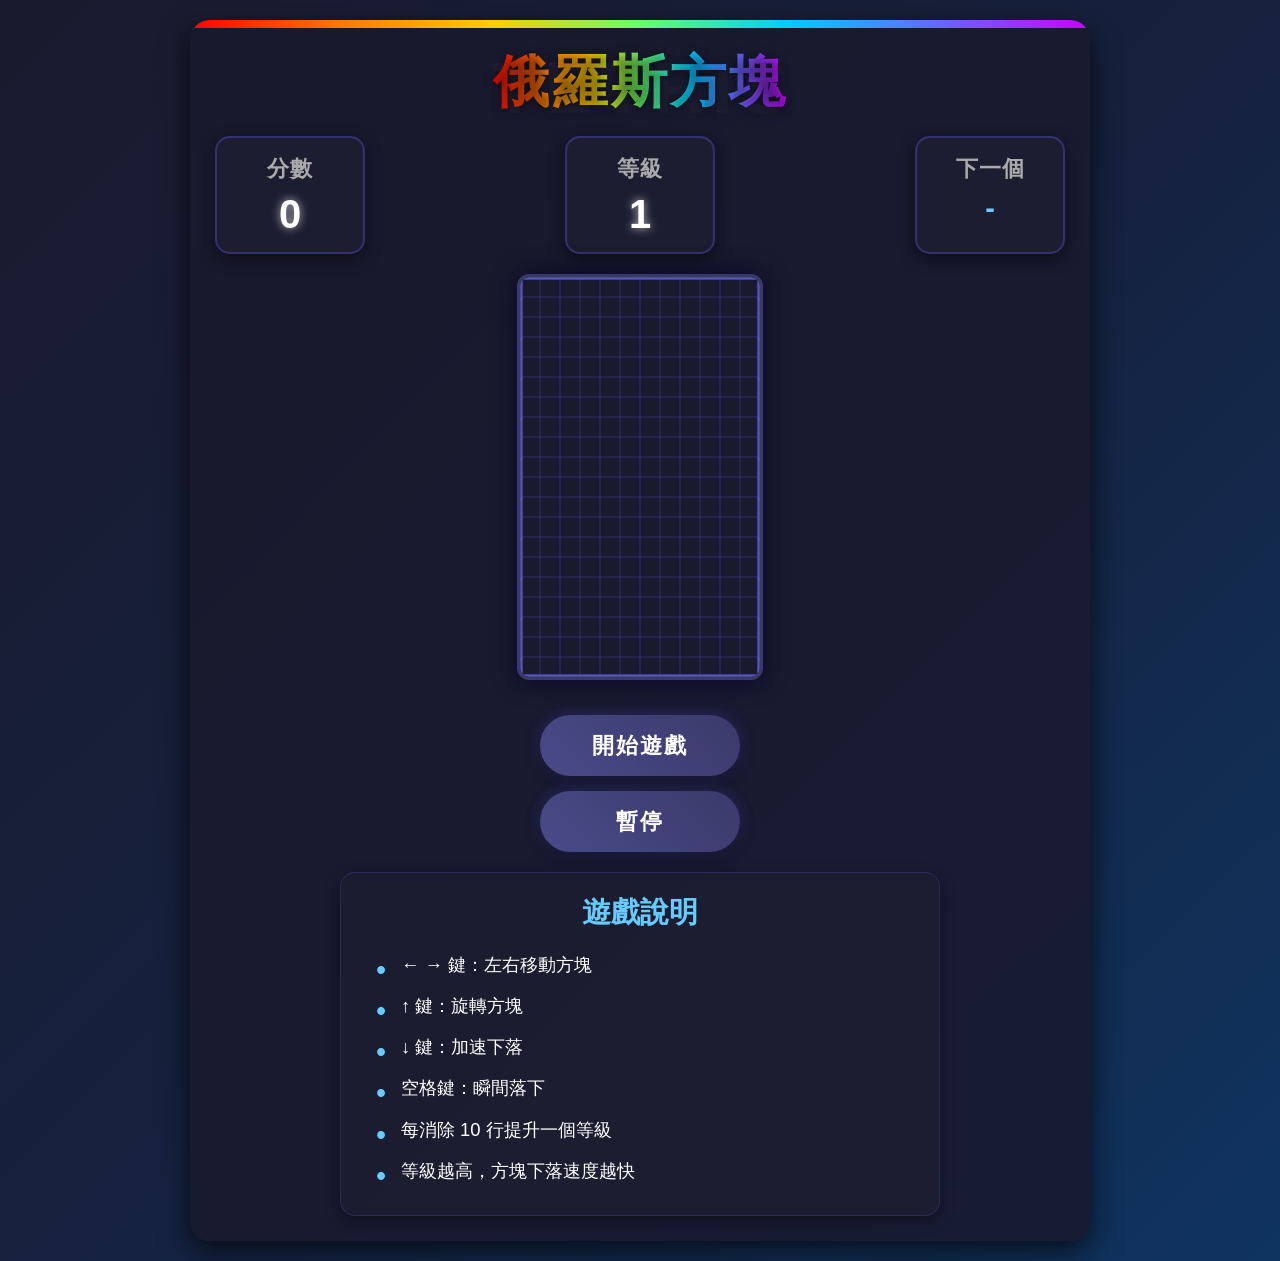
==== block.html @ 7c25e3c8 "block game" ====
<!DOCTYPE html>
<html lang="zh-TW">
<head>
    <meta charset="UTF-8">
    <meta name="viewport" content="width=device-width, initial-scale=1.0">
    <title>俄羅斯方塊遊戲</title>
    <style>
        * {
            margin: 0;
            padding: 0;
            box-sizing: border-box;
        }
        
        body {
            font-family: 'Segoe UI', Tahoma, Geneva, Verdana, sans-serif;
            background: linear-gradient(135deg, #1a1a2e, #16213e, #0f3460);
            color: #fff;
            display: flex;
            justify-content: center;
            align-items: center;
            min-height: 100vh;
            padding: 20px;
        }
        
        .game-container {
            display: flex;
            flex-direction: column;
            align-items: center;
            max-width: 900px;
            width: 100%;
            background: rgba(25, 25, 45, 0.85);
            border-radius: 20px;
            box-shadow: 0 10px 30px rgba(0, 0, 0, 0.7);
            padding: 25px;
            position: relative;
            overflow: hidden;
        }
        
        .game-container::before {
            content: '';
            position: absolute;
            top: 0;
            left: 0;
            right: 0;
            height: 8px;
            background: linear-gradient(90deg, #ff0000, #ff7700, #ffcc00, #66ff66, #00ccff, #6666ff, #cc00ff);
            border-radius: 8px 8px 0 0;
        }
        
        h1 {
            font-size: 3.5rem;
            margin-bottom: 15px;
            text-align: center;
            background: linear-gradient(90deg, #ff0000, #ff7700, #ffcc00, #66ff66, #00ccff, #6666ff, #cc00ff);
            -webkit-background-clip: text;
            background-clip: text;
            color: transparent;
            text-shadow: 0 2px 10px rgba(0, 0, 0, 0.5);
            letter-spacing: 3px;
            position: relative;
        }
        
        h1::after {
            content: 'TETRIS';
            position: absolute;
            top: 0;
            left: 0;
            width: 100%;
            height: 100%;
            color: rgba(255, 255, 255, 0.15);
            font-size: 4.5rem;
            z-index: -1;
            text-align: center;
            line-height: 1.2;
            letter-spacing: 8px;
            text-transform: uppercase;
        }
        
        .game-header {
            display: flex;
            justify-content: space-between;
            width: 100%;
            margin-bottom: 20px;
            flex-wrap: wrap;
            gap: 15px;
        }
        
        .score-container, .level-container, .next-container {
            background: rgba(30, 30, 50, 0.9);
            border-radius: 15px;
            padding: 15px;
            min-width: 150px;
            text-align: center;
            box-shadow: 0 5px 15px rgba(0, 0, 0, 0.5);
            border: 2px solid rgba(100, 100, 255, 0.3);
        }
        
        .score-container h2, .level-container h2, .next-container h2 {
            font-size: 1.4rem;
            margin-bottom: 8px;
            color: #aaa;
            letter-spacing: 1px;
        }
        
        .score-value, .level-value {
            font-size: 2.5rem;
            font-weight: bold;
            color: #fff;
            margin-top: 5px;
            text-shadow: 0 0 10px rgba(255, 255, 255, 0.7);
        }
        
        .next-value {
            font-size: 1.8rem;
            font-weight: bold;
            color: #66ccff;
            margin-top: 5px;
        }
        
        .game-board {
            position: relative;
            background: rgba(20, 20, 40, 0.95);
            border-radius: 12px;
            box-shadow: 0 0 25px rgba(0, 0, 30, 0.8),
                        inset 0 0 15px rgba(100, 100, 255, 0.3);
            overflow: hidden;
            margin-bottom: 20px;
            border: 3px solid #3a3a6a;
        }
        
        canvas {
            display: block;
            background: rgba(15, 15, 30, 0.97);
        }
        
        .controls {
            display: flex;
            flex-direction: column;
            align-items: center;
            margin-top: 15px;
            width: 100%;
            gap: 15px;
        }
        
        .btn {
            background: linear-gradient(45deg, #4a4a8a, #3a3a6a);
            color: white;
            border: none;
            padding: 15px 45px;
            font-size: 1.4rem;
            border-radius: 50px;
            cursor: pointer;
            transition: all 0.3s ease;
            box-shadow: 0 5px 15px rgba(0, 0, 0, 0.4),
                        0 0 15px rgba(100, 100, 255, 0.3);
            letter-spacing: 2px;
            font-weight: bold;
            min-width: 200px;
            position: relative;
            overflow: hidden;
        }
        
        .btn:hover {
            transform: translateY(-2px);
            box-shadow: 0 7px 20px rgba(0, 0, 0, 0.5),
                        0 0 20px rgba(120, 120, 255, 0.4);
            background: linear-gradient(45deg, #5a5a9a, #4a4a7a);
        }
        
        .btn:active {
            transform: translateY(1px);
            box-shadow: 0 3px 10px rgba(0, 0, 0, 0.4);
        }
        
        .btn::after {
            content: '';
            position: absolute;
            top: -50%;
            left: -50%;
            width: 200%;
            height: 200%;
            background: radial-gradient(circle, rgba(255,255,255,0.3) 0%, rgba(255,255,255,0) 70%);
            transform: scale(0);
            transition: transform 0.5s ease;
            z-index: 0;
        }
        
        .btn:hover::after {
            transform: scale(1);
        }
        
        .btn span {
            position: relative;
            z-index: 1;
        }
        
        .instructions {
            background: rgba(30, 30, 50, 0.85);
            border-radius: 15px;
            padding: 20px;
            margin-top: 20px;
            width: 100%;
            max-width: 600px;
            box-shadow: 0 5px 15px rgba(0, 0, 0, 0.4);
            border: 1px solid rgba(100, 100, 255, 0.2);
        }
        
        .instructions h3 {
            text-align: center;
            margin-bottom: 15px;
            color: #66ccff;
            font-size: 1.8rem;
        }
        
        .instructions ul {
            list-style-type: none;
            line-height: 1.8;
            font-size: 1.15rem;
            padding-left: 15px;
        }
        
        .instructions li {
            margin-bottom: 8px;
            padding-left: 25px;
            position: relative;
        }
        
        .instructions li::before {
            content: '•';
            color: #66ccff;
            font-size: 1.8rem;
            position: absolute;
            left: 0;
            top: -3px;
        }
        
        .game-over {
            position: absolute;
            top: 0;
            left: 0;
            width: 100%;
            height: 100%;
            background: rgba(0, 0, 0, 0.85);
            display: flex;
            flex-direction: column;
            justify-content: center;
            align-items: center;
            z-index: 100;
            border-radius: 20px;
            display: none;
        }
        
        .game-over h2 {
            font-size: 4rem;
            color: #ff4444;
            margin-bottom: 30px;
            text-shadow: 0 0 15px rgba(255, 68, 68, 0.7);
            letter-spacing: 3px;
        }
        
        .game-over p {
            font-size: 2.2rem;
            margin-bottom: 40px;
            color: #ffcc00;
            text-shadow: 0 0 10px rgba(255, 204, 0, 0.7);
        }
        
        @media (max-width: 768px) {
            .game-container {
                padding: 15px;
            }
            
            h1 {
                font-size: 2.8rem;
            }
            
            .game-header {
                flex-direction: column;
                align-items: center;
            }
            
            .score-container, .level-container, .next-container {
                min-width: 100%;
                margin-bottom: 15px;
            }
            
            .btn {
                padding: 12px 35px;
                font-size: 1.2rem;
                min-width: 180px;
            }
            
            .instructions {
                padding: 15px;
                margin-top: 15px;
            }
            
            .instructions h3 {
                font-size: 1.5rem;
            }
            
            .instructions ul {
                font-size: 1rem;
            }
        }
    </style>
</head>
<body>
    <div class="game-container">
        <h1>俄羅斯方塊</h1>
        
        <div class="game-header">
            <div class="score-container">
                <h2>分數</h2>
                <div class="score-value" id="score">0</div>
            </div>
            <div class="level-container">
                <h2>等級</h2>
                <div class="level-value" id="level">1</div>
            </div>
            <div class="next-container">
                <h2>下一個</h2>
                <div class="next-value" id="next">-</div>
            </div>
        </div>
        
        <div class="game-board">
            <canvas id="tetris" width="240" height="400"></canvas>
            <div class="game-over" id="game-over">
                <h2>遊戲結束</h2>
                <p>分數: <span id="final-score">0</span></p>
                <button class="btn" id="restart-btn"><span>重新開始</span></button>
            </div>
        </div>
        
        <div class="controls">
            <button class="btn" id="start-btn"><span>開始遊戲</span></button>
            <button class="btn" id="pause-btn"><span>暫停</span></button>
        </div>
        
        <div class="instructions">
            <h3>遊戲說明</h3>
            <ul>
                <li>← → 鍵：左右移動方塊</li>
                <li>↑ 鍵：旋轉方塊</li>
                <li>↓ 鍵：加速下落</li>
                <li>空格鍵：瞬間落下</li>
                <li>每消除 10 行提升一個等級</li>
                <li>等級越高，方塊下落速度越快</li>
            </ul>
        </div>
    </div>

    <script>
        document.addEventListener('DOMContentLoaded', () => {
            // 獲取 DOM 元素
            const canvas = document.getElementById('tetris');
            const ctx = canvas.getContext('2d');
            const scoreElement = document.getElementById('score');
            const levelElement = document.getElementById('level');
            const nextElement = document.getElementById('next');
            const startBtn = document.getElementById('start-btn');
            const pauseBtn = document.getElementById('pause-btn');
            const restartBtn = document.getElementById('restart-btn');
            const gameOverScreen = document.getElementById('game-over');
            const finalScoreElement = document.getElementById('final-score');
            
            // 設置方塊大小和遊戲區域
            const BLOCK_SIZE = 20;
            const BOARD_WIDTH = 12;
            const BOARD_HEIGHT = 20;
            const COLORS = [
                null,
                '#FF0D72', // T
                '#0DC2FF', // I
                '#0DFF72', // J
                '#F538FF', // L
                '#FF8E0D', // O
                '#FFE138', // S
                '#3877FF'  // Z
            ];
            
            // 定義七種方塊形狀
            const SHAPES = [
                null,
                // T
                [
                    [0, 1, 0],
                    [1, 1, 1],
                    [0, 0, 0]
                ],
                // I
                [
                    [0, 0, 0, 0],
                    [1, 1, 1, 1],
                    [0, 0, 0, 0],
                    [0, 0, 0, 0]
                ],
                // J
                [
                    [1, 0, 0],
                    [1, 1, 1],
                    [0, 0, 0]
                ],
                // L
                [
                    [0, 0, 1],
                    [1, 1, 1],
                    [0, 0, 0]
                ],
                // O
                [
                    [1, 1],
                    [1, 1]
                ],
                // S
                [
                    [0, 1, 1],
                    [1, 1, 0],
                    [0, 0, 0]
                ],
                // Z
                [
                    [1, 1, 0],
                    [0, 1, 1],
                    [0, 0, 0]
                ]
            ];
            
            // 遊戲狀態
            let board = createBoard();
            let piece = null;
            let nextPiece = null;
            let score = 0;
            let level = 1;
            let gameOver = false;
            let isPaused = false;
            let dropCounter = 0;
            let dropInterval = 1000; // 初始下落速度 (ms)
            let lastTime = 0;
            let requestId = null;
            
            // 創建空白遊戲區域
            function createBoard() {
                const board = [];
                for (let y = 0; y < BOARD_HEIGHT; y++) {
                    const row = [];
                    for (let x = 0; x < BOARD_WIDTH; x++) {
                        row.push(0);
                    }
                    board.push(row);
                }
                return board;
            }
            
            // 生成隨機方塊
            function createPiece() {
                const pieceType = Math.floor(Math.random() * 7) + 1;
                const piece = {
                    type: pieceType,
                    shape: SHAPES[pieceType],
                    color: COLORS[pieceType],
                    pos: {
                        x: Math.floor(BOARD_WIDTH / 2) - Math.floor(SHAPES[pieceType][0].length / 2),
                        y: 0
                    }
                };
                
                // 更新下一個方塊顯示
                if (nextPiece) {
                    piece = nextPiece;
                }
                
                // 生成下一個方塊
                const nextType = Math.floor(Math.random() * 7) + 1;
                nextPiece = {
                    type: nextType,
                    shape: SHAPES[nextType],
                    color: COLORS[nextType],
                    pos: {
                        x: Math.floor(BOARD_WIDTH / 2) - Math.floor(SHAPES[nextType][0].length / 2),
                        y: 0
                    }
                };
                
                // 更新下一個方塊顯示
                updateNextPieceDisplay();
                
                return piece;
            }
            
            // 更新下一個方塊顯示
            function updateNextPieceDisplay() {
                if (nextPiece) {
                    const pieceNames = ['-', 'T', 'I', 'J', 'L', 'O', 'S', 'Z'];
                    nextElement.textContent = pieceNames[nextPiece.type];
                }
            }
            
            // 繪製方塊
            function drawBlock(x, y, color, ctx) {
                ctx.fillStyle = color;
                ctx.fillRect(x * BLOCK_SIZE, y * BLOCK_SIZE, BLOCK_SIZE, BLOCK_SIZE);
                ctx.strokeStyle = '#111';
                ctx.lineWidth = 1;
                ctx.strokeRect(x * BLOCK_SIZE, y * BLOCK_SIZE, BLOCK_SIZE, BLOCK_SIZE);
                
                // 繪製高光效果
                ctx.fillStyle = 'rgba(255, 255, 255, 0.3)';
                ctx.fillRect(x * BLOCK_SIZE, y * BLOCK_SIZE, BLOCK_SIZE / 2, BLOCK_SIZE / 2);
            }
            
            // 繪製遊戲區域
            function drawBoard() {
                // 清除畫布
                ctx.clearRect(0, 0, canvas.width, canvas.height);
                
                // 繪製背景網格
                ctx.fillStyle = '#1a1a2e';
                ctx.fillRect(0, 0, canvas.width, canvas.height);
                
                // 繪製網格線
                ctx.strokeStyle = 'rgba(100, 100, 255, 0.15)';
                ctx.lineWidth = 1;
                for (let x = 0; x < BOARD_WIDTH; x++) {
                    for (let y = 0; y < BOARD_HEIGHT; y++) {
                        ctx.strokeRect(x * BLOCK_SIZE, y * BLOCK_SIZE, BLOCK_SIZE, BLOCK_SIZE);
                    }
                }
                
                // 繪製已固定的方塊
                board.forEach((row, y) => {
                    row.forEach((value, x) => {
                        if (value !== 0) {
                            drawBlock(x, y, COLORS[value], ctx);
                        }
                    });
                });
                
                // 繪製當前方塊
                if (piece) {
                    piece.shape.forEach((row, y) => {
                        row.forEach((value, x) => {
                            if (value !== 0) {
                                drawBlock(
                                    piece.pos.x + x,
                                    piece.pos.y + y,
                                    piece.color,
                                    ctx
                                );
                            }
                        });
                    });
                }
                
                // 繪製邊框
                ctx.strokeStyle = '#4a4a8a';
                ctx.lineWidth = 4;
                ctx.strokeRect(0, 0, canvas.width, canvas.height);
                
                // 繪製半透明邊框效果
                ctx.strokeStyle = 'rgba(100, 100, 255, 0.5)';
                ctx.lineWidth = 2;
                ctx.strokeRect(2, 2, canvas.width - 4, canvas.height - 4);
            }
            
            // 檢查碰撞
            function collide() {
                const shape = piece.shape;
                for (let y = 0; y < shape.length; y++) {
                    for (let x = 0; x < shape[y].length; x++) {
                        if (shape[y][x] !== 0 &&
                            (board[y + piece.pos.y] === undefined ||
                             board[y + piece.pos.y][x + piece.pos.x] === undefined ||
                             board[y + piece.pos.y][x + piece.pos.x] !== 0)) {
                            return true;
                        }
                    }
                }
                return false;
            }
            
            // 固定方塊
            function solidifyPiece() {
                piece.shape.forEach((row, y) => {
                    row.forEach((value, x) => {
                        if (value !== 0) {
                            board[y + piece.pos.y][x + piece.pos.x] = piece.type;
                        }
                    });
                });
                
                // 檢查是否有可消除的行
                let linesCleared = 0;
                for (let y = BOARD_HEIGHT - 1; y >= 0; y--) {
                    if (board[y].every(cell => cell !== 0)) {
                        // 移除該行
                        board.splice(y, 1);
                        // 在頂部添加新行
                        board.unshift(new Array(BOARD_WIDTH).fill(0));
                        linesCleared++;
                        y++; // 重新檢查當前行
                    }
                }
                
                // 更新分數
                if (linesCleared > 0) {
                    // 根據消除的行數和當前等級計算分數
                    const points = [0, 40, 100, 300, 1200][linesCleared] * level;
                    score += points;
                    scoreElement.textContent = score;
                    
                    // 檢查是否升級
                    const linesForLevel = level * 10;
                    if (score >= linesForLevel * 100) {
                        level++;
                        levelElement.textContent = level;
                        // 增加速度
                        dropInterval = Math.max(100, 1000 - (level - 1) * 100);
                    }
                }
                
                // 生成新方塊
                piece = createPiece();
                
                // 檢查遊戲是否結束
                if (collide()) {
                    gameOver = true;
                    cancelAnimationFrame(requestId);
                    finalScoreElement.textContent = score;
                    gameOverScreen.style.display = 'flex';
                }
            }
            
            // 移動方塊
            function movePiece(dir) {
                piece.pos.x += dir;
                if (collide()) {
                    piece.pos.x -= dir;
                }
            }
            
            // 旋轉方塊
            function rotatePiece() {
                const originalShape = piece.shape;
                // 轉置矩陣
                const rotated = piece.shape[0].map((_, i) => 
                    piece.shape.map(row => row[i])
                );
                // 反轉每一行
                piece.shape = rotated.map(row => row.reverse());
                
                // 如果旋轉後碰撞，嘗試調整位置
                if (collide()) {
                    // 嘗試向左或向右移動
                    const originalX = piece.pos.x;
                    piece.pos.x = originalX - 1;
                    if (collide()) {
                        piece.pos.x = originalX + 1;
                        if (collide()) {
                            piece.pos.x = originalX;
                            piece.shape = originalShape; // 還原形狀
                        }
                    }
                }
            }
            
            // 下落方塊
            function dropPiece() {
                piece.pos.y++;
                if (collide()) {
                    piece.pos.y--;
                    solidifyPiece();
                }
                dropCounter = 0;
            }
            
            // 瞬間落下
            function hardDrop() {
                while (!collide()) {
                    piece.pos.y++;
                }
                piece.pos.y--;
                solidifyPiece();
                dropCounter = 0;
            }
            
            // 遊戲循環
            function update(time = 0) {
                if (!lastTime) lastTime = time;
                const deltaTime = time - lastTime;
                lastTime = time;
                
                if (!isPaused && !gameOver) {
                    dropCounter += deltaTime;
                    if (dropCounter > dropInterval) {
                        dropPiece();
                    }
                }
                
                drawBoard();
                requestId = requestAnimationFrame(update);
            }
            
            // 鍵盤控制
            document.addEventListener('keydown', event => {
                if (gameOver || isPaused) return;
                
                switch (event.key) {
                    case 'ArrowLeft':
                        movePiece(-1);
                        break;
                    case 'ArrowRight':
                        movePiece(1);
                        break;
                    case 'ArrowDown':
                        dropPiece();
                        break;
                    case 'ArrowUp':
                        rotatePiece();
                        break;
                    case ' ':
                        hardDrop();
                        break;
                }
            });
            
            // 按鈕控制
            startBtn.addEventListener('click', () => {
                if (gameOver) {
                    resetGame();
                }
                if (!piece) {
                    piece = createPiece();
                    updateNextPieceDisplay();
                }
                gameOver = false;
                isPaused = false;
                pauseBtn.textContent = '暫停';
                gameOverScreen.style.display = 'none';
                if (!requestId) {
                    lastTime = 0;
                    update();
                }
            });
            
            pauseBtn.addEventListener('click', () => {
                if (gameOver) return;
                isPaused = !isPaused;
                pauseBtn.textContent = isPaused ? '繼續' : '暫停';
            });
            
            restartBtn.addEventListener('click', resetGame);
            
            // 重置遊戲
            function resetGame() {
                cancelAnimationFrame(requestId);
                requestId = null;
                board = createBoard();
                score = 0;
                level = 1;
                dropInterval = 1000;
                scoreElement.textContent = '0';
                levelElement.textContent = '1';
                gameOver = false;
                isPaused = false;
                dropCounter = 0;
                piece = null;
                nextPiece = null;
                gameOverScreen.style.display = 'none';
                pauseBtn.textContent = '暫停';
                drawBoard();
            }
            
            // 初始繪製
            drawBoard();
            
            // 添加移動設備支持
            let touchStartX = 0;
            let touchEndX = 0;
            
            canvas.addEventListener('touchstart', e => {
                touchStartX = e.touches[0].clientX;
                e.preventDefault();
            }, { passive: false });
            
            canvas.addEventListener('touchend', e => {
                touchEndX = e.changedTouches[0].clientX;
                handleSwipe();
                e.preventDefault();
            }, { passive: false });
            
            function handleSwipe() {
                const diff = touchEndX - touchStartX;
                if (diff > 50 && !gameOver && !isPaused) {
                    // 向右滑動
                    movePiece(1);
                } else if (diff < -50 && !gameOver && !isPaused) {
                    // 向左滑動
                    movePiece(-1);
                }
            }
            
            // 雙擊旋轉
            canvas.addEventListener('dblclick', () => {
                if (!gameOver && !isPaused) {
                    rotatePiece();
                }
            });
        });
    </script>
</body>
</html>
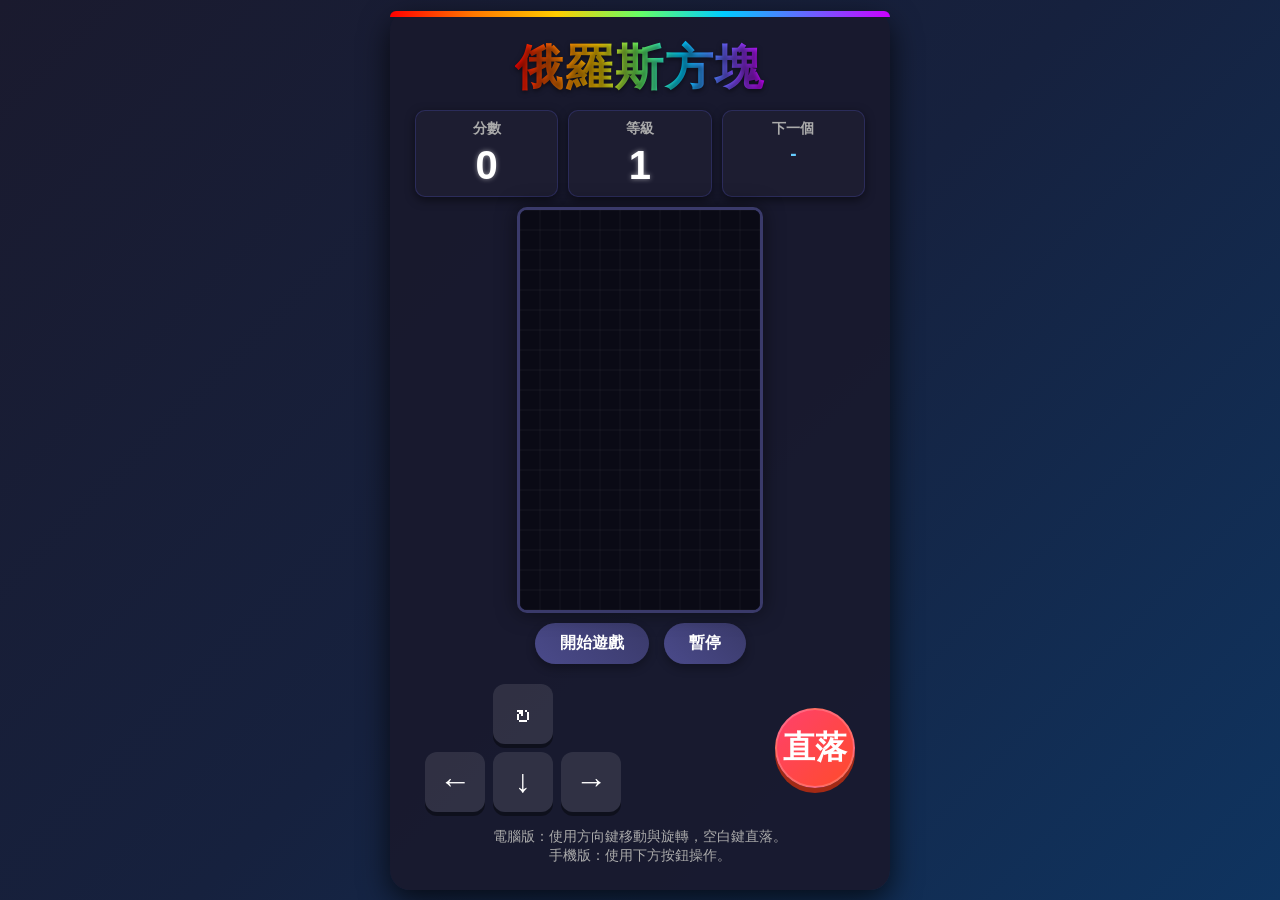
==== commit f0756438: "new version of game with prd" ====
--- a/block.html
+++ b/block.html
@@ -2,13 +2,16 @@
 <html lang="zh-TW">
 <head>
     <meta charset="UTF-8">
-    <meta name="viewport" content="width=device-width, initial-scale=1.0">
-    <title>俄羅斯方塊遊戲</title>
+    <meta name="viewport" content="width=device-width, initial-scale=1.0, maximum-scale=1.0, user-scalable=no">
+    <title>俄羅斯方塊 - 觸控版</title>
     <style>
         * {
             margin: 0;
             padding: 0;
             box-sizing: border-box;
+            user-select: none; /* 防止長按選中文字 */
+            -webkit-user-select: none;
+            touch-action: manipulation; /* 優化觸控反應 */
         }
         
         body {
@@ -19,21 +22,21 @@
             justify-content: center;
             align-items: center;
             min-height: 100vh;
-            padding: 20px;
+            padding: 10px;
+            overflow: hidden; /* 防止頁面滾動 */
         }
         
         .game-container {
             display: flex;
             flex-direction: column;
             align-items: center;
-            max-width: 900px;
+            max-width: 600px;
             width: 100%;
-            background: rgba(25, 25, 45, 0.85);
+            background: rgba(25, 25, 45, 0.9);
             border-radius: 20px;
             box-shadow: 0 10px 30px rgba(0, 0, 0, 0.7);
-            padding: 25px;
+            padding: 15px;
             position: relative;
-            overflow: hidden;
         }
         
         .game-container::before {
@@ -42,196 +45,72 @@
             top: 0;
             left: 0;
             right: 0;
-            height: 8px;
+            height: 6px;
             background: linear-gradient(90deg, #ff0000, #ff7700, #ffcc00, #66ff66, #00ccff, #6666ff, #cc00ff);
-            border-radius: 8px 8px 0 0;
+            border-radius: 6px 6px 0 0;
         }
         
         h1 {
-            font-size: 3.5rem;
-            margin-bottom: 15px;
+            font-size: 2rem;
+            margin-bottom: 10px;
             text-align: center;
             background: linear-gradient(90deg, #ff0000, #ff7700, #ffcc00, #66ff66, #00ccff, #6666ff, #cc00ff);
             -webkit-background-clip: text;
             background-clip: text;
             color: transparent;
-            text-shadow: 0 2px 10px rgba(0, 0, 0, 0.5);
-            letter-spacing: 3px;
-            position: relative;
-        }
-        
-        h1::after {
-            content: 'TETRIS';
-            position: absolute;
-            top: 0;
-            left: 0;
-            width: 100%;
-            height: 100%;
-            color: rgba(255, 255, 255, 0.15);
-            font-size: 4.5rem;
-            z-index: -1;
-            text-align: center;
-            line-height: 1.2;
-            letter-spacing: 8px;
-            text-transform: uppercase;
+            text-shadow: 0 2px 5px rgba(0, 0, 0, 0.5);
+            letter-spacing: 2px;
         }
         
         .game-header {
             display: flex;
             justify-content: space-between;
             width: 100%;
-            margin-bottom: 20px;
-            flex-wrap: wrap;
-            gap: 15px;
+            margin-bottom: 10px;
+            gap: 10px;
         }
         
         .score-container, .level-container, .next-container {
             background: rgba(30, 30, 50, 0.9);
-            border-radius: 15px;
-            padding: 15px;
-            min-width: 150px;
+            border-radius: 10px;
+            padding: 8px;
+            flex: 1;
             text-align: center;
-            box-shadow: 0 5px 15px rgba(0, 0, 0, 0.5);
-            border: 2px solid rgba(100, 100, 255, 0.3);
+            box-shadow: 0 3px 10px rgba(0, 0, 0, 0.5);
+            border: 1px solid rgba(100, 100, 255, 0.2);
         }
         
         .score-container h2, .level-container h2, .next-container h2 {
-            font-size: 1.4rem;
-            margin-bottom: 8px;
+            font-size: 0.9rem;
+            margin-bottom: 5px;
             color: #aaa;
-            letter-spacing: 1px;
         }
         
         .score-value, .level-value {
-            font-size: 2.5rem;
+            font-size: 1.5rem;
             font-weight: bold;
             color: #fff;
-            margin-top: 5px;
-            text-shadow: 0 0 10px rgba(255, 255, 255, 0.7);
-        }
-        
+            text-shadow: 0 0 5px rgba(255, 255, 255, 0.5);
+        }
+
         .next-value {
-            font-size: 1.8rem;
+            font-size: 1.2rem;
             font-weight: bold;
             color: #66ccff;
-            margin-top: 5px;
-        }
-        
+        }
+        
+        .game-board-wrapper {
+            position: relative;
+            margin-bottom: 10px;
+            border-radius: 10px;
+            overflow: hidden;
+            border: 3px solid #3a3a6a;
+            box-shadow: 0 0 20px rgba(0, 0, 0, 0.5);
+        }
+
         .game-board {
-            position: relative;
-            background: rgba(20, 20, 40, 0.95);
-            border-radius: 12px;
-            box-shadow: 0 0 25px rgba(0, 0, 30, 0.8),
-                        inset 0 0 15px rgba(100, 100, 255, 0.3);
-            overflow: hidden;
-            margin-bottom: 20px;
-            border: 3px solid #3a3a6a;
-        }
-        
-        canvas {
+            background: rgba(15, 15, 30, 0.95);
             display: block;
-            background: rgba(15, 15, 30, 0.97);
-        }
-        
-        .controls {
-            display: flex;
-            flex-direction: column;
-            align-items: center;
-            margin-top: 15px;
-            width: 100%;
-            gap: 15px;
-        }
-        
-        .btn {
-            background: linear-gradient(45deg, #4a4a8a, #3a3a6a);
-            color: white;
-            border: none;
-            padding: 15px 45px;
-            font-size: 1.4rem;
-            border-radius: 50px;
-            cursor: pointer;
-            transition: all 0.3s ease;
-            box-shadow: 0 5px 15px rgba(0, 0, 0, 0.4),
-                        0 0 15px rgba(100, 100, 255, 0.3);
-            letter-spacing: 2px;
-            font-weight: bold;
-            min-width: 200px;
-            position: relative;
-            overflow: hidden;
-        }
-        
-        .btn:hover {
-            transform: translateY(-2px);
-            box-shadow: 0 7px 20px rgba(0, 0, 0, 0.5),
-                        0 0 20px rgba(120, 120, 255, 0.4);
-            background: linear-gradient(45deg, #5a5a9a, #4a4a7a);
-        }
-        
-        .btn:active {
-            transform: translateY(1px);
-            box-shadow: 0 3px 10px rgba(0, 0, 0, 0.4);
-        }
-        
-        .btn::after {
-            content: '';
-            position: absolute;
-            top: -50%;
-            left: -50%;
-            width: 200%;
-            height: 200%;
-            background: radial-gradient(circle, rgba(255,255,255,0.3) 0%, rgba(255,255,255,0) 70%);
-            transform: scale(0);
-            transition: transform 0.5s ease;
-            z-index: 0;
-        }
-        
-        .btn:hover::after {
-            transform: scale(1);
-        }
-        
-        .btn span {
-            position: relative;
-            z-index: 1;
-        }
-        
-        .instructions {
-            background: rgba(30, 30, 50, 0.85);
-            border-radius: 15px;
-            padding: 20px;
-            margin-top: 20px;
-            width: 100%;
-            max-width: 600px;
-            box-shadow: 0 5px 15px rgba(0, 0, 0, 0.4);
-            border: 1px solid rgba(100, 100, 255, 0.2);
-        }
-        
-        .instructions h3 {
-            text-align: center;
-            margin-bottom: 15px;
-            color: #66ccff;
-            font-size: 1.8rem;
-        }
-        
-        .instructions ul {
-            list-style-type: none;
-            line-height: 1.8;
-            font-size: 1.15rem;
-            padding-left: 15px;
-        }
-        
-        .instructions li {
-            margin-bottom: 8px;
-            padding-left: 25px;
-            position: relative;
-        }
-        
-        .instructions li::before {
-            content: '•';
-            color: #66ccff;
-            font-size: 1.8rem;
-            position: absolute;
-            left: 0;
-            top: -3px;
         }
         
         .game-over {
@@ -246,62 +125,132 @@
             justify-content: center;
             align-items: center;
             z-index: 100;
-            border-radius: 20px;
             display: none;
         }
         
         .game-over h2 {
-            font-size: 4rem;
+            font-size: 2.5rem;
             color: #ff4444;
+            margin-bottom: 20px;
+            text-shadow: 0 0 10px rgba(255, 68, 68, 0.7);
+        }
+        
+        .game-over p {
+            font-size: 1.5rem;
             margin-bottom: 30px;
-            text-shadow: 0 0 15px rgba(255, 68, 68, 0.7);
-            letter-spacing: 3px;
-        }
-        
-        .game-over p {
-            font-size: 2.2rem;
-            margin-bottom: 40px;
             color: #ffcc00;
-            text-shadow: 0 0 10px rgba(255, 204, 0, 0.7);
-        }
-        
-        @media (max-width: 768px) {
+        }
+
+        /* 按鈕通用樣式 */
+        .btn {
+            background: linear-gradient(45deg, #4a4a8a, #3a3a6a);
+            color: white;
+            border: none;
+            padding: 10px 25px;
+            font-size: 1rem;
+            border-radius: 25px;
+            cursor: pointer;
+            box-shadow: 0 4px 10px rgba(0, 0, 0, 0.3);
+            font-weight: bold;
+            transition: all 0.1s;
+        }
+        
+        .btn:active {
+            transform: scale(0.95);
+        }
+
+        .menu-controls {
+            display: flex;
+            gap: 15px;
+            margin-bottom: 15px;
+            width: 100%;
+            justify-content: center;
+        }
+
+        /* --- 虛擬控制器樣式 --- */
+        .controls-area {
+            display: flex;
+            justify-content: space-between;
+            align-items: center;
+            width: 100%;
+            padding: 0 10px;
+            margin-top: 5px;
+        }
+
+        .d-pad {
+            display: grid;
+            grid-template-columns: repeat(3, 1fr);
+            grid-template-rows: repeat(2, 1fr);
+            gap: 8px;
+            width: 160px;
+        }
+
+        .control-btn {
+            width: 50px;
+            height: 50px;
+            border-radius: 12px;
+            border: none;
+            background: rgba(255, 255, 255, 0.1);
+            color: white;
+            font-size: 1.5rem;
+            display: flex;
+            justify-content: center;
+            align-items: center;
+            box-shadow: 0 4px 0 rgba(0,0,0,0.4);
+            cursor: pointer;
+            -webkit-tap-highlight-color: transparent;
+        }
+        
+        .control-btn:active {
+            background: rgba(255, 255, 255, 0.2);
+            box-shadow: 0 0 0 rgba(0,0,0,0.4);
+            transform: translateY(4px);
+        }
+
+        /* 佈局定位 */
+        .btn-up { grid-column: 2; grid-row: 1; }
+        .btn-left { grid-column: 1; grid-row: 2; }
+        .btn-down { grid-column: 2; grid-row: 2; }
+        .btn-right { grid-column: 3; grid-row: 2; }
+
+        .action-pad {
+            display: flex;
+            flex-direction: column;
+            gap: 10px;
+            align-items: center;
+        }
+
+        .btn-hard-drop {
+            width: 70px;
+            height: 70px;
+            border-radius: 50%;
+            background: linear-gradient(135deg, #ff416c, #ff4b2b);
+            font-size: 1.2rem;
+            font-weight: bold;
+            box-shadow: 0 5px 0 #a32a15;
+            border: 2px solid rgba(255,255,255,0.2);
+        }
+
+        .btn-hard-drop:active {
+            box-shadow: 0 0 0 #a32a15;
+            transform: translateY(5px);
+        }
+
+        .instructions {
+            display: none; /* 移動端隱藏說明以節省空間 */
+        }
+
+        /* --- 響應式調整 --- */
+        @media (min-width: 768px) {
             .game-container {
-                padding: 15px;
-            }
-            
-            h1 {
-                font-size: 2.8rem;
-            }
-            
-            .game-header {
-                flex-direction: column;
-                align-items: center;
-            }
-            
-            .score-container, .level-container, .next-container {
-                min-width: 100%;
-                margin-bottom: 15px;
-            }
-            
-            .btn {
-                padding: 12px 35px;
-                font-size: 1.2rem;
-                min-width: 180px;
-            }
-            
-            .instructions {
-                padding: 15px;
-                margin-top: 15px;
-            }
-            
-            .instructions h3 {
-                font-size: 1.5rem;
-            }
-            
-            .instructions ul {
-                font-size: 1rem;
-            }
+                padding: 25px;
+                max-width: 500px;
+            }
+            h1 { font-size: 3rem; }
+            .score-value, .level-value { font-size: 2.5rem; }
+            .instructions { display: block; margin-top: 15px; width: 100%; color: #aaa; font-size: 0.9rem; text-align: center;}
+            .control-btn { width: 60px; height: 60px; font-size: 2rem; }
+            .btn-hard-drop { width: 80px; height: 80px; }
         }
     </style>
 </head>
@@ -324,36 +273,41 @@
             </div>
         </div>
         
-        <div class="game-board">
-            <canvas id="tetris" width="240" height="400"></canvas>
+        <div class="game-board-wrapper">
+            <canvas id="tetris" class="game-board" width="240" height="400"></canvas>
             <div class="game-over" id="game-over">
                 <h2>遊戲結束</h2>
                 <p>分數: <span id="final-score">0</span></p>
-                <button class="btn" id="restart-btn"><span>重新開始</span></button>
+                <button class="btn" id="restart-btn">重新開始</button>
             </div>
         </div>
-        
-        <div class="controls">
-            <button class="btn" id="start-btn"><span>開始遊戲</span></button>
-            <button class="btn" id="pause-btn"><span>暫停</span></button>
+
+        <div class="menu-controls">
+            <button class="btn" id="start-btn">開始遊戲</button>
+            <button class="btn" id="pause-btn">暫停</button>
         </div>
         
+        <!-- 虛擬控制器 -->
+        <div class="controls-area">
+            <div class="d-pad">
+                <button class="control-btn btn-up" id="btn-rotate">↻</button>
+                <button class="control-btn btn-left" id="btn-left">←</button>
+                <button class="control-btn btn-down" id="btn-down">↓</button>
+                <button class="control-btn btn-right" id="btn-right">→</button>
+            </div>
+            <div class="action-pad">
+                <button class="control-btn btn-hard-drop" id="btn-hard-drop">直落</button>
+            </div>
+        </div>
+
         <div class="instructions">
-            <h3>遊戲說明</h3>
-            <ul>
-                <li>← → 鍵：左右移動方塊</li>
-                <li>↑ 鍵：旋轉方塊</li>
-                <li>↓ 鍵：加速下落</li>
-                <li>空格鍵：瞬間落下</li>
-                <li>每消除 10 行提升一個等級</li>
-                <li>等級越高，方塊下落速度越快</li>
-            </ul>
+            電腦版：使用方向鍵移動與旋轉，空白鍵直落。<br>
+            手機版：使用下方按鈕操作。
         </div>
     </div>
 
     <script>
         document.addEventListener('DOMContentLoaded', () => {
-            // 獲取 DOM 元素
             const canvas = document.getElementById('tetris');
             const ctx = canvas.getContext('2d');
             const scoreElement = document.getElementById('score');
@@ -364,8 +318,15 @@
             const restartBtn = document.getElementById('restart-btn');
             const gameOverScreen = document.getElementById('game-over');
             const finalScoreElement = document.getElementById('final-score');
-            
-            // 設置方塊大小和遊戲區域
+
+            // 虛擬按鈕 ID
+            const btnLeft = document.getElementById('btn-left');
+            const btnRight = document.getElementById('btn-right');
+            const btnDown = document.getElementById('btn-down');
+            const btnRotate = document.getElementById('btn-rotate');
+            const btnHardDrop = document.getElementById('btn-hard-drop');
+            
+            // 遊戲配置
             const BLOCK_SIZE = 20;
             const BOARD_WIDTH = 12;
             const BOARD_HEIGHT = 20;
@@ -380,52 +341,18 @@
                 '#3877FF'  // Z
             ];
             
-            // 定義七種方塊形狀
             const SHAPES = [
                 null,
-                // T
-                [
-                    [0, 1, 0],
-                    [1, 1, 1],
-                    [0, 0, 0]
-                ],
-                // I
-                [
-                    [0, 0, 0, 0],
-                    [1, 1, 1, 1],
-                    [0, 0, 0, 0],
-                    [0, 0, 0, 0]
-                ],
-                // J
-                [
-                    [1, 0, 0],
-                    [1, 1, 1],
-                    [0, 0, 0]
-                ],
-                // L
-                [
-                    [0, 0, 1],
-                    [1, 1, 1],
-                    [0, 0, 0]
-                ],
-                // O
-                [
-                    [1, 1],
-                    [1, 1]
-                ],
-                // S
-                [
-                    [0, 1, 1],
-                    [1, 1, 0],
-                    [0, 0, 0]
-                ],
-                // Z
-                [
-                    [1, 1, 0],
-                    [0, 1, 1],
-                    [0, 0, 0]
-                ]
+                [[0, 1, 0], [1, 1, 1], [0, 0, 0]], // T
+                [[0, 0, 0, 0], [1, 1, 1, 1], [0, 0, 0, 0], [0, 0, 0, 0]], // I
+                [[1, 0, 0], [1, 1, 1], [0, 0, 0]], // J
+                [[0, 0, 1], [1, 1, 1], [0, 0, 0]], // L
+                [[1, 1], [1, 1]], // O
+                [[0, 1, 1], [1, 1, 0], [0, 0, 0]], // S
+                [[1, 1, 0], [0, 1, 1], [0, 0, 0]]  // Z
             ];
+
+            const pieceNames = ['-', 'T', 'I', 'J', 'L', 'O', 'S', 'Z'];
             
             // 遊戲狀態
             let board = createBoard();
@@ -436,97 +363,91 @@
             let gameOver = false;
             let isPaused = false;
             let dropCounter = 0;
-            let dropInterval = 1000; // 初始下落速度 (ms)
+            let dropInterval = 1000;
             let lastTime = 0;
             let requestId = null;
             
-            // 創建空白遊戲區域
             function createBoard() {
-                const board = [];
-                for (let y = 0; y < BOARD_HEIGHT; y++) {
-                    const row = [];
-                    for (let x = 0; x < BOARD_WIDTH; x++) {
-                        row.push(0);
-                    }
-                    board.push(row);
-                }
-                return board;
-            }
-            
-            // 生成隨機方塊
-            function createPiece() {
-                const pieceType = Math.floor(Math.random() * 7) + 1;
-                const piece = {
-                    type: pieceType,
-                    shape: SHAPES[pieceType],
-                    color: COLORS[pieceType],
+                return Array.from({ length: BOARD_HEIGHT }, () => Array(BOARD_WIDTH).fill(0));
+            }
+            
+            // 生成隨機方塊物件
+            function createPieceObject(type) {
+                return {
+                    type: type,
+                    shape: SHAPES[type],
+                    color: COLORS[type],
                     pos: {
-                        x: Math.floor(BOARD_WIDTH / 2) - Math.floor(SHAPES[pieceType][0].length / 2),
+                        x: Math.floor(BOARD_WIDTH / 2) - Math.floor(SHAPES[type][0].length / 2),
                         y: 0
                     }
                 };
-                
-                // 更新下一個方塊顯示
+            }
+            
+            // 生成下一個預覽方塊
+            function generateNextPiece() {
+                const type = Math.floor(Math.random() * 7) + 1;
+                nextPiece = createPieceObject(type);
+                updateNextPieceDisplay();
+            }
+
+            // 生成玩家當前方塊（從 nextPiece 取出）
+            function spawnPiece() {
                 if (nextPiece) {
                     piece = nextPiece;
-                }
-                
-                // 生成下一個方塊
-                const nextType = Math.floor(Math.random() * 7) + 1;
-                nextPiece = {
-                    type: nextType,
-                    shape: SHAPES[nextType],
-                    color: COLORS[nextType],
-                    pos: {
-                        x: Math.floor(BOARD_WIDTH / 2) - Math.floor(SHAPES[nextType][0].length / 2),
-                        y: 0
-                    }
-                };
-                
-                // 更新下一個方塊顯示
-                updateNextPieceDisplay();
-                
-                return piece;
-            }
-            
-            // 更新下一個方塊顯示
+                } else {
+                    // 第一次遊戲或重置時
+                    const type = Math.floor(Math.random() * 7) + 1;
+                    piece = createPieceObject(type);
+                }
+                
+                // 立即生成新的 nextPiece
+                generateNextPiece();
+                
+                // 檢查一生成就碰撞（遊戲結束）
+                if (collide()) {
+                    endGame();
+                }
+            }
+
             function updateNextPieceDisplay() {
-                if (nextPiece) {
-                    const pieceNames = ['-', 'T', 'I', 'J', 'L', 'O', 'S', 'Z'];
-                    nextElement.textContent = pieceNames[nextPiece.type];
-                }
-            }
-            
-            // 繪製方塊
-            function drawBlock(x, y, color, ctx) {
-                ctx.fillStyle = color;
-                ctx.fillRect(x * BLOCK_SIZE, y * BLOCK_SIZE, BLOCK_SIZE, BLOCK_SIZE);
-                ctx.strokeStyle = '#111';
+                nextElement.textContent = nextPiece ? pieceNames[nextPiece.type] : '-';
+                nextElement.style.color = nextPiece ? nextPiece.color : '#fff';
+            }
+            
+            function drawBlock(x, y, color, context) {
+                context.fillStyle = color;
+                context.fillRect(x * BLOCK_SIZE, y * BLOCK_SIZE, BLOCK_SIZE, BLOCK_SIZE);
+                context.strokeStyle = 'rgba(0,0,0,0.3)';
+                context.lineWidth = 1;
+                context.strokeRect(x * BLOCK_SIZE, y * BLOCK_SIZE, BLOCK_SIZE, BLOCK_SIZE);
+                
+                // 簡單的高光立體感
+                context.fillStyle = 'rgba(255, 255, 255, 0.4)';
+                context.fillRect(x * BLOCK_SIZE, y * BLOCK_SIZE, BLOCK_SIZE, 4);
+                context.fillRect(x * BLOCK_SIZE, y * BLOCK_SIZE, 4, BLOCK_SIZE);
+            }
+            
+            function drawBoard() {
+                ctx.clearRect(0, 0, canvas.width, canvas.height);
+                
+                // 背景
+                ctx.fillStyle = '#0a0a15';
+                ctx.fillRect(0, 0, canvas.width, canvas.height);
+                
+                // 繪製網格線
+                ctx.strokeStyle = 'rgba(255, 255, 255, 0.05)';
                 ctx.lineWidth = 1;
-                ctx.strokeRect(x * BLOCK_SIZE, y * BLOCK_SIZE, BLOCK_SIZE, BLOCK_SIZE);
-                
-                // 繪製高光效果
-                ctx.fillStyle = 'rgba(255, 255, 255, 0.3)';
-                ctx.fillRect(x * BLOCK_SIZE, y * BLOCK_SIZE, BLOCK_SIZE / 2, BLOCK_SIZE / 2);
-            }
-            
-            // 繪製遊戲區域
-            function drawBoard() {
-                // 清除畫布
-                ctx.clearRect(0, 0, canvas.width, canvas.height);
-                
-                // 繪製背景網格
-                ctx.fillStyle = '#1a1a2e';
-                ctx.fillRect(0, 0, canvas.width, canvas.height);
-                
-                // 繪製網格線
-                ctx.strokeStyle = 'rgba(100, 100, 255, 0.15)';
-                ctx.lineWidth = 1;
-                for (let x = 0; x < BOARD_WIDTH; x++) {
-                    for (let y = 0; y < BOARD_HEIGHT; y++) {
-                        ctx.strokeRect(x * BLOCK_SIZE, y * BLOCK_SIZE, BLOCK_SIZE, BLOCK_SIZE);
-                    }
-                }
+                ctx.beginPath();
+                for (let x = 0; x <= BOARD_WIDTH; x++) {
+                    ctx.moveTo(x * BLOCK_SIZE, 0);
+                    ctx.lineTo(x * BLOCK_SIZE, canvas.height);
+                }
+                for (let y = 0; y <= BOARD_HEIGHT; y++) {
+                    ctx.moveTo(0, y * BLOCK_SIZE);
+                    ctx.lineTo(canvas.width, y * BLOCK_SIZE);
+                }
+                ctx.stroke();
                 
                 // 繪製已固定的方塊
                 board.forEach((row, y) => {
@@ -542,217 +463,155 @@
                     piece.shape.forEach((row, y) => {
                         row.forEach((value, x) => {
                             if (value !== 0) {
-                                drawBlock(
-                                    piece.pos.x + x,
-                                    piece.pos.y + y,
-                                    piece.color,
-                                    ctx
-                                );
+                                drawBlock(piece.pos.x + x, piece.pos.y + y, piece.color, ctx);
                             }
                         });
                     });
                 }
-                
-                // 繪製邊框
-                ctx.strokeStyle = '#4a4a8a';
-                ctx.lineWidth = 4;
-                ctx.strokeRect(0, 0, canvas.width, canvas.height);
-                
-                // 繪製半透明邊框效果
-                ctx.strokeStyle = 'rgba(100, 100, 255, 0.5)';
-                ctx.lineWidth = 2;
-                ctx.strokeRect(2, 2, canvas.width - 4, canvas.height - 4);
-            }
-            
-            // 檢查碰撞
+            }
+            
             function collide() {
+                if (!piece) return true;
                 const shape = piece.shape;
                 for (let y = 0; y < shape.length; y++) {
                     for (let x = 0; x < shape[y].length; x++) {
-                        if (shape[y][x] !== 0 &&
-                            (board[y + piece.pos.y] === undefined ||
-                             board[y + piece.pos.y][x + piece.pos.x] === undefined ||
-                             board[y + piece.pos.y][x + piece.pos.x] !== 0)) {
-                            return true;
+                        if (shape[y][x] !== 0) {
+                            const boardX = piece.pos.x + x;
+                            const boardY = piece.pos.y + y;
+                            
+                            // 邊界檢查
+                            if (boardX < 0 || boardX >= BOARD_WIDTH || boardY >= BOARD_HEIGHT) {
+                                return true;
+                            }
+                            // 重疊檢查
+                            if (boardY >= 0 && board[boardY][boardX] !== 0) {
+                                return true;
+                            }
                         }
                     }
                 }
                 return false;
             }
             
-            // 固定方塊
             function solidifyPiece() {
                 piece.shape.forEach((row, y) => {
                     row.forEach((value, x) => {
                         if (value !== 0) {
-                            board[y + piece.pos.y][x + piece.pos.x] = piece.type;
+                            const py = piece.pos.y + y;
+                            const px = piece.pos.x + x;
+                            if (py >= 0) {
+                                board[py][px] = piece.type;
+                            }
                         }
                     });
                 });
                 
-                // 檢查是否有可消除的行
+                // 消除行
                 let linesCleared = 0;
-                for (let y = BOARD_HEIGHT - 1; y >= 0; y--) {
-                    if (board[y].every(cell => cell !== 0)) {
-                        // 移除該行
-                        board.splice(y, 1);
-                        // 在頂部添加新行
-                        board.unshift(new Array(BOARD_WIDTH).fill(0));
-                        linesCleared++;
-                        y++; // 重新檢查當前行
+                outer: for (let y = BOARD_HEIGHT - 1; y >= 0; y--) {
+                    for (let x = 0; x < BOARD_WIDTH; x++) {
+                        if (board[y][x] === 0) continue outer;
                     }
-                }
-                
-                // 更新分數
+                    
+                    const row = board.splice(y, 1)[0].fill(0);
+                    board.unshift(row);
+                    linesCleared++;
+                    y++; // 因為刪除了當前行，需要重新檢查該索引
+                }
+                
                 if (linesCleared > 0) {
-                    // 根據消除的行數和當前等級計算分數
                     const points = [0, 40, 100, 300, 1200][linesCleared] * level;
                     score += points;
                     scoreElement.textContent = score;
                     
-                    // 檢查是否升級
-                    const linesForLevel = level * 10;
-                    if (score >= linesForLevel * 100) {
+                    if (score >= level * 500) { // 每500分升一級
                         level++;
                         levelElement.textContent = level;
-                        // 增加速度
                         dropInterval = Math.max(100, 1000 - (level - 1) * 100);
                     }
                 }
                 
-                // 生成新方塊
-                piece = createPiece();
-                
-                // 檢查遊戲是否結束
-                if (collide()) {
-                    gameOver = true;
-                    cancelAnimationFrame(requestId);
-                    finalScoreElement.textContent = score;
-                    gameOverScreen.style.display = 'flex';
-                }
-            }
-            
-            // 移動方塊
+                // 關鍵：落地後立即生成下一個，實現"一個接著一個"
+                spawnPiece(); 
+            }
+            
             function movePiece(dir) {
+                if (gameOver || isPaused || !piece) return;
                 piece.pos.x += dir;
                 if (collide()) {
                     piece.pos.x -= dir;
-                }
-            }
-            
-            // 旋轉方塊
+                } else {
+                    drawBoard();
+                }
+            }
+            
             function rotatePiece() {
+                if (gameOver || isPaused || !piece) return;
                 const originalShape = piece.shape;
-                // 轉置矩陣
-                const rotated = piece.shape[0].map((_, i) => 
-                    piece.shape.map(row => row[i])
-                );
-                // 反轉每一行
-                piece.shape = rotated.map(row => row.reverse());
-                
-                // 如果旋轉後碰撞，嘗試調整位置
+                const rotated = piece.shape[0].map((_, i) => piece.shape.map(row => row[i]).reverse());
+                piece.shape = rotated;
+                
                 if (collide()) {
-                    // 嘗試向左或向右移動
-                    const originalX = piece.pos.x;
-                    piece.pos.x = originalX - 1;
+                    // 牆踢簡單實現：嘗試左右移動
+                    const offset = piece.pos.x > BOARD_WIDTH / 2 ? -1 : 1;
+                    piece.pos.x += offset;
                     if (collide()) {
-                        piece.pos.x = originalX + 1;
+                        piece.pos.x -= offset; // 還原
+                        piece.pos.x -= offset; // 試另一邊
                         if (collide()) {
-                            piece.pos.x = originalX;
-                            piece.shape = originalShape; // 還原形狀
+                            piece.pos.x += offset; // 再還原
+                            piece.shape = originalShape;
                         }
                     }
                 }
-            }
-            
-            // 下落方塊
+                drawBoard();
+            }
+            
             function dropPiece() {
+                if (gameOver || isPaused || !piece) return;
                 piece.pos.y++;
                 if (collide()) {
                     piece.pos.y--;
                     solidifyPiece();
                 }
                 dropCounter = 0;
-            }
-            
-            // 瞬間落下
+                drawBoard();
+            }
+            
             function hardDrop() {
+                if (gameOver || isPaused || !piece) return;
                 while (!collide()) {
                     piece.pos.y++;
                 }
                 piece.pos.y--;
                 solidifyPiece();
                 dropCounter = 0;
-            }
-            
-            // 遊戲循環
+                drawBoard();
+            }
+            
             function update(time = 0) {
-                if (!lastTime) lastTime = time;
+                if (gameOver) return;
+                
                 const deltaTime = time - lastTime;
                 lastTime = time;
                 
-                if (!isPaused && !gameOver) {
+                if (!isPaused) {
                     dropCounter += deltaTime;
                     if (dropCounter > dropInterval) {
                         dropPiece();
                     }
                 }
                 
-                drawBoard();
                 requestId = requestAnimationFrame(update);
             }
             
-            // 鍵盤控制
-            document.addEventListener('keydown', event => {
-                if (gameOver || isPaused) return;
-                
-                switch (event.key) {
-                    case 'ArrowLeft':
-                        movePiece(-1);
-                        break;
-                    case 'ArrowRight':
-                        movePiece(1);
-                        break;
-                    case 'ArrowDown':
-                        dropPiece();
-                        break;
-                    case 'ArrowUp':
-                        rotatePiece();
-                        break;
-                    case ' ':
-                        hardDrop();
-                        break;
-                }
-            });
-            
-            // 按鈕控制
-            startBtn.addEventListener('click', () => {
-                if (gameOver) {
-                    resetGame();
-                }
-                if (!piece) {
-                    piece = createPiece();
-                    updateNextPieceDisplay();
-                }
-                gameOver = false;
-                isPaused = false;
-                pauseBtn.textContent = '暫停';
-                gameOverScreen.style.display = 'none';
-                if (!requestId) {
-                    lastTime = 0;
-                    update();
-                }
-            });
-            
-            pauseBtn.addEventListener('click', () => {
-                if (gameOver) return;
-                isPaused = !isPaused;
-                pauseBtn.textContent = isPaused ? '繼續' : '暫停';
-            });
-            
-            restartBtn.addEventListener('click', resetGame);
-            
-            // 重置遊戲
+            function endGame() {
+                gameOver = true;
+                cancelAnimationFrame(requestId);
+                finalScoreElement.textContent = score;
+                gameOverScreen.style.display = 'flex';
+            }
+
             function resetGame() {
                 cancelAnimationFrame(requestId);
                 requestId = null;
@@ -769,44 +628,72 @@
                 nextPiece = null;
                 gameOverScreen.style.display = 'none';
                 pauseBtn.textContent = '暫停';
+                
+                // 重新開始流程
+                spawnPiece();
                 drawBoard();
             }
-            
-            // 初始繪製
+
+            // --- 事件監聽 ---
+
+            // 鍵盤
+            document.addEventListener('keydown', event => {
+                if (gameOver) return;
+                
+                // 如果鍵盤操作，防止按鈕長按觸發的行為
+                switch (event.key) {
+                    case 'ArrowLeft': movePiece(-1); break;
+                    case 'ArrowRight': movePiece(1); break;
+                    case 'ArrowDown': dropPiece(); break;
+                    case 'ArrowUp': rotatePiece(); break;
+                    case ' ': hardDrop(); break;
+                }
+            });
+
+            // 虛擬按鈕 (使用 touchstart 以獲得更快的響應，同時兼容 click)
+            const addTouchControl = (element, action) => {
+                element.addEventListener('touchstart', (e) => {
+                    e.preventDefault(); // 防止雙擊縮放或滾動
+                    action();
+                }, { passive: false });
+                
+                element.addEventListener('mousedown', (e) => {
+                    e.preventDefault();
+                    action();
+                });
+            };
+
+            addTouchControl(btnLeft, () => movePiece(-1));
+            addTouchControl(btnRight, () => movePiece(1));
+            addTouchControl(btnRotate, () => rotatePiece());
+            addTouchControl(btnDown, () => dropPiece());
+            addTouchControl(btnHardDrop, () => hardDrop());
+
+            // 選單按鈕
+            startBtn.addEventListener('click', () => {
+                if (gameOver) {
+                    resetGame();
+                } else if (!piece) {
+                    resetGame();
+                }
+                isPaused = false;
+                pauseBtn.textContent = '暫停';
+                if (!requestId) {
+                    lastTime = performance.now();
+                    update();
+                }
+            });
+            
+            pauseBtn.addEventListener('click', () => {
+                if (gameOver) return;
+                isPaused = !isPaused;
+                pauseBtn.textContent = isPaused ? '繼續' : '暫停';
+            });
+            
+            restartBtn.addEventListener('click', resetGame);
+            
+            // 初始化畫面
             drawBoard();
-            
-            // 添加移動設備支持
-            let touchStartX = 0;
-            let touchEndX = 0;
-            
-            canvas.addEventListener('touchstart', e => {
-                touchStartX = e.touches[0].clientX;
-                e.preventDefault();
-            }, { passive: false });
-            
-            canvas.addEventListener('touchend', e => {
-                touchEndX = e.changedTouches[0].clientX;
-                handleSwipe();
-                e.preventDefault();
-            }, { passive: false });
-            
-            function handleSwipe() {
-                const diff = touchEndX - touchStartX;
-                if (diff > 50 && !gameOver && !isPaused) {
-                    // 向右滑動
-                    movePiece(1);
-                } else if (diff < -50 && !gameOver && !isPaused) {
-                    // 向左滑動
-                    movePiece(-1);
-                }
-            }
-            
-            // 雙擊旋轉
-            canvas.addEventListener('dblclick', () => {
-                if (!gameOver && !isPaused) {
-                    rotatePiece();
-                }
-            });
         });
     </script>
 </body>
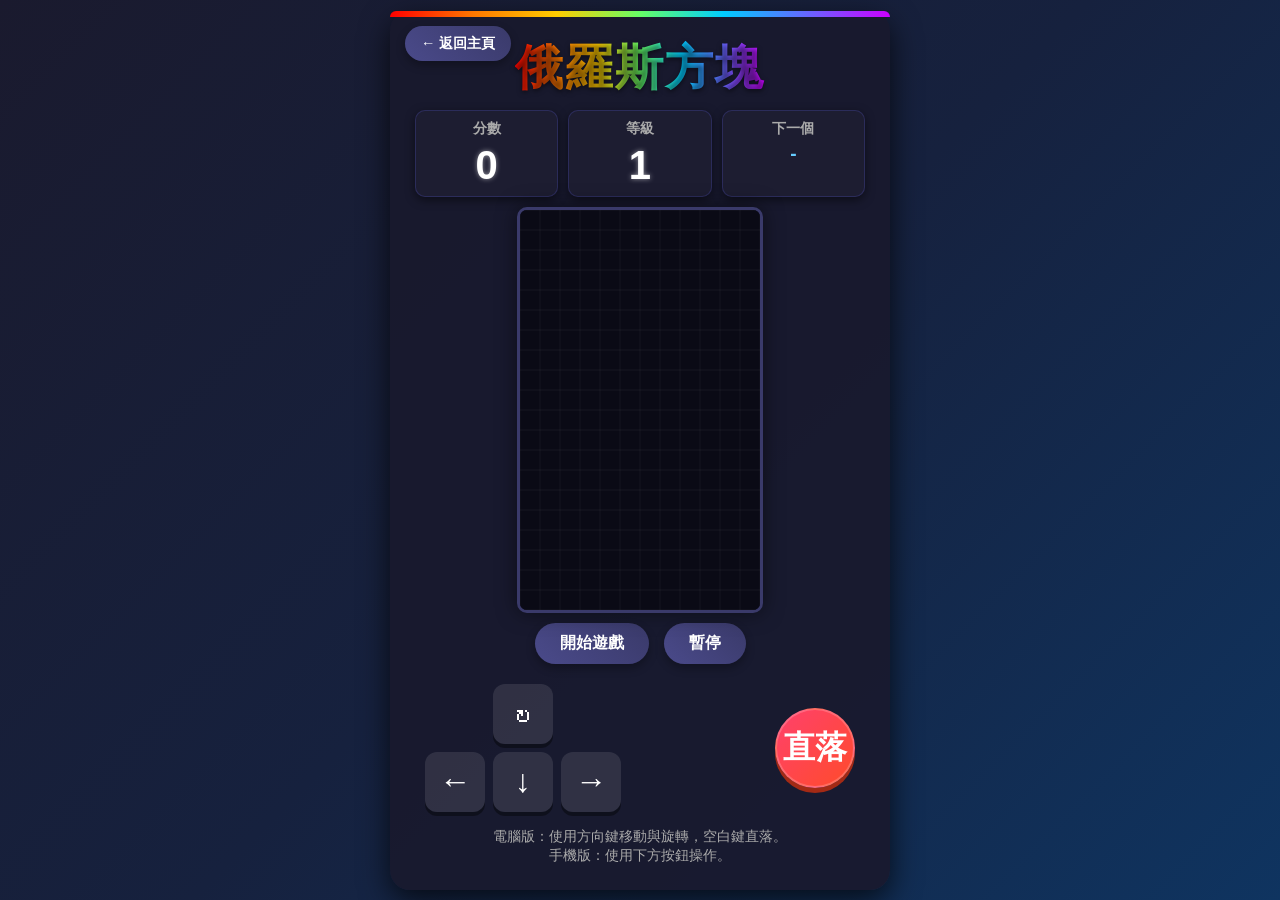
==== commit 81565d97: "final" ====
--- a/block.html
+++ b/block.html
@@ -256,6 +256,9 @@
 </head>
 <body>
     <div class="game-container">
+        <div style="position: absolute; top: 15px; left: 15px; z-index: 1000;">
+            <a href="index.html" style="display: inline-block; padding: 8px 16px; background: linear-gradient(45deg, #4a4a8a, #3a3a6a); color: white; text-decoration: none; border-radius: 25px; font-weight: bold; box-shadow: 0 4px 10px rgba(0, 0, 0, 0.3); border: none; font-size: 0.9rem;">← 返回主頁</a>
+        </div>
         <h1>俄羅斯方塊</h1>
         
         <div class="game-header">
